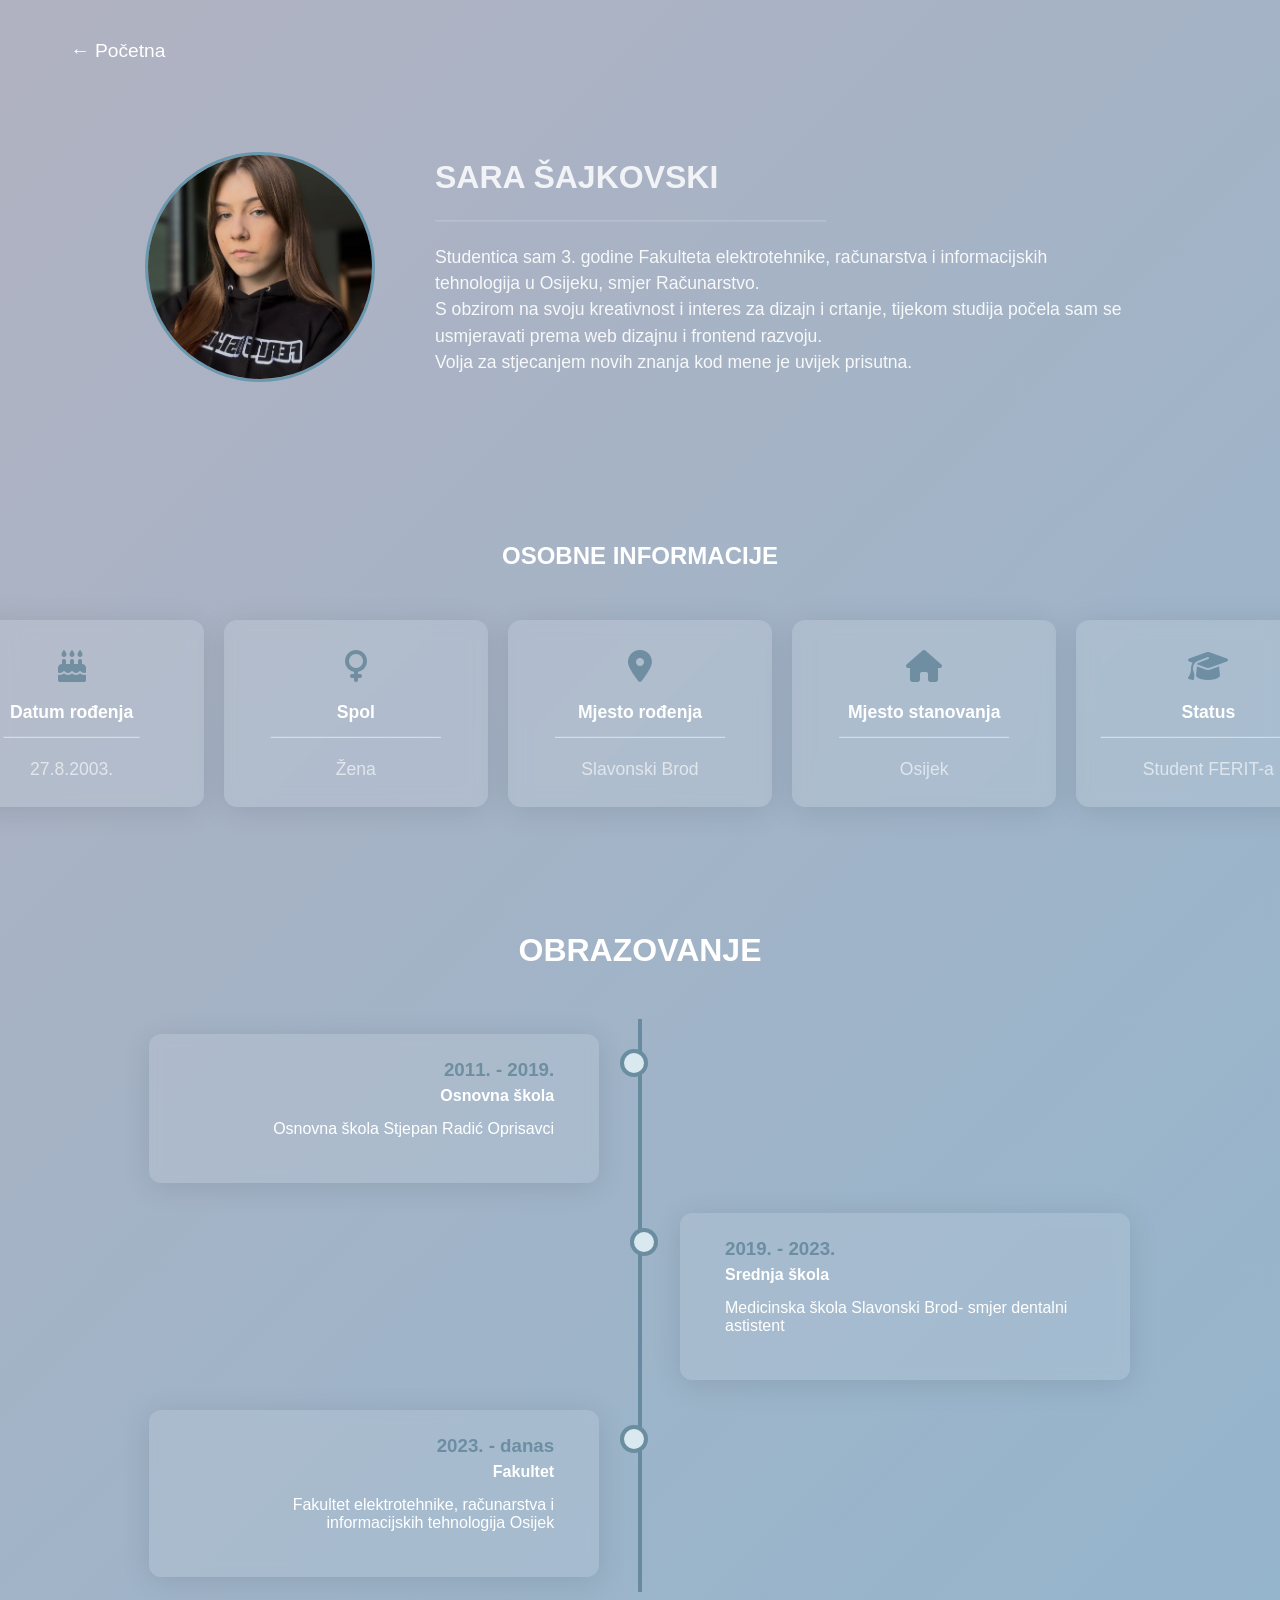
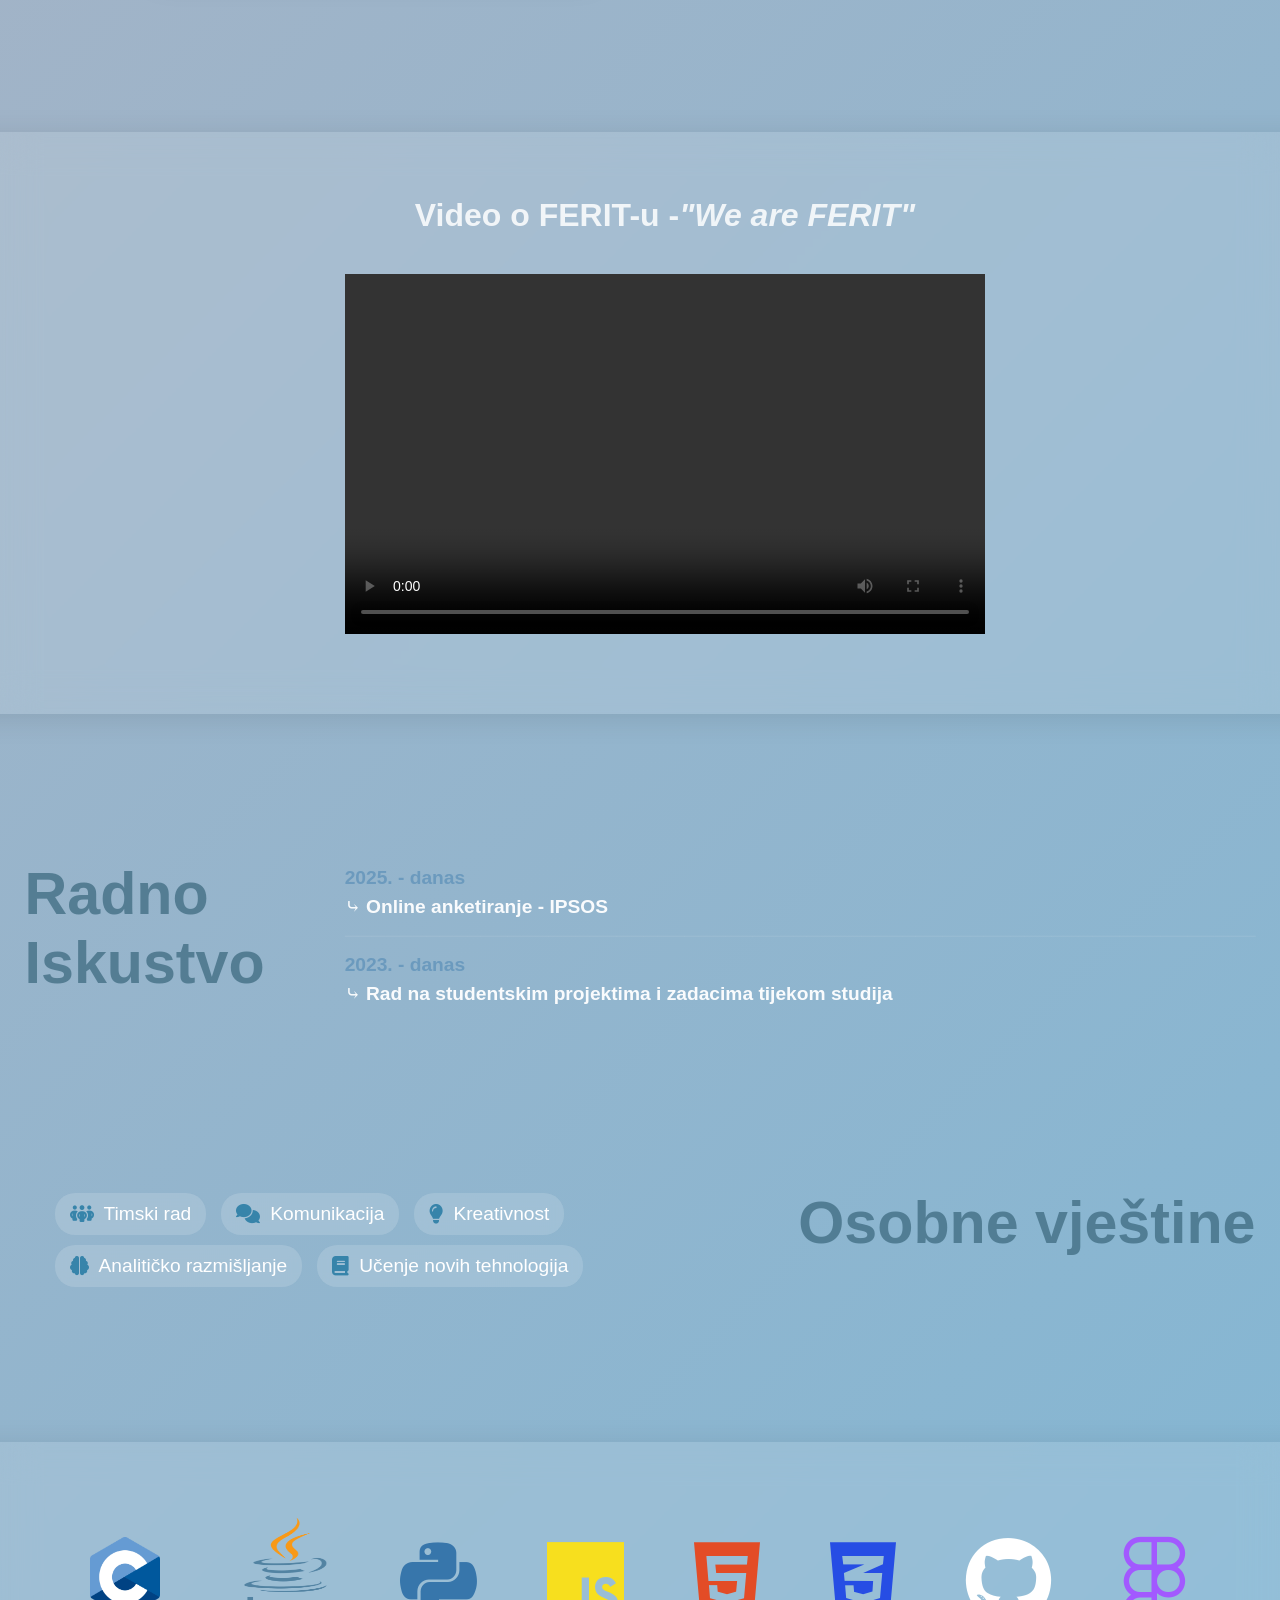
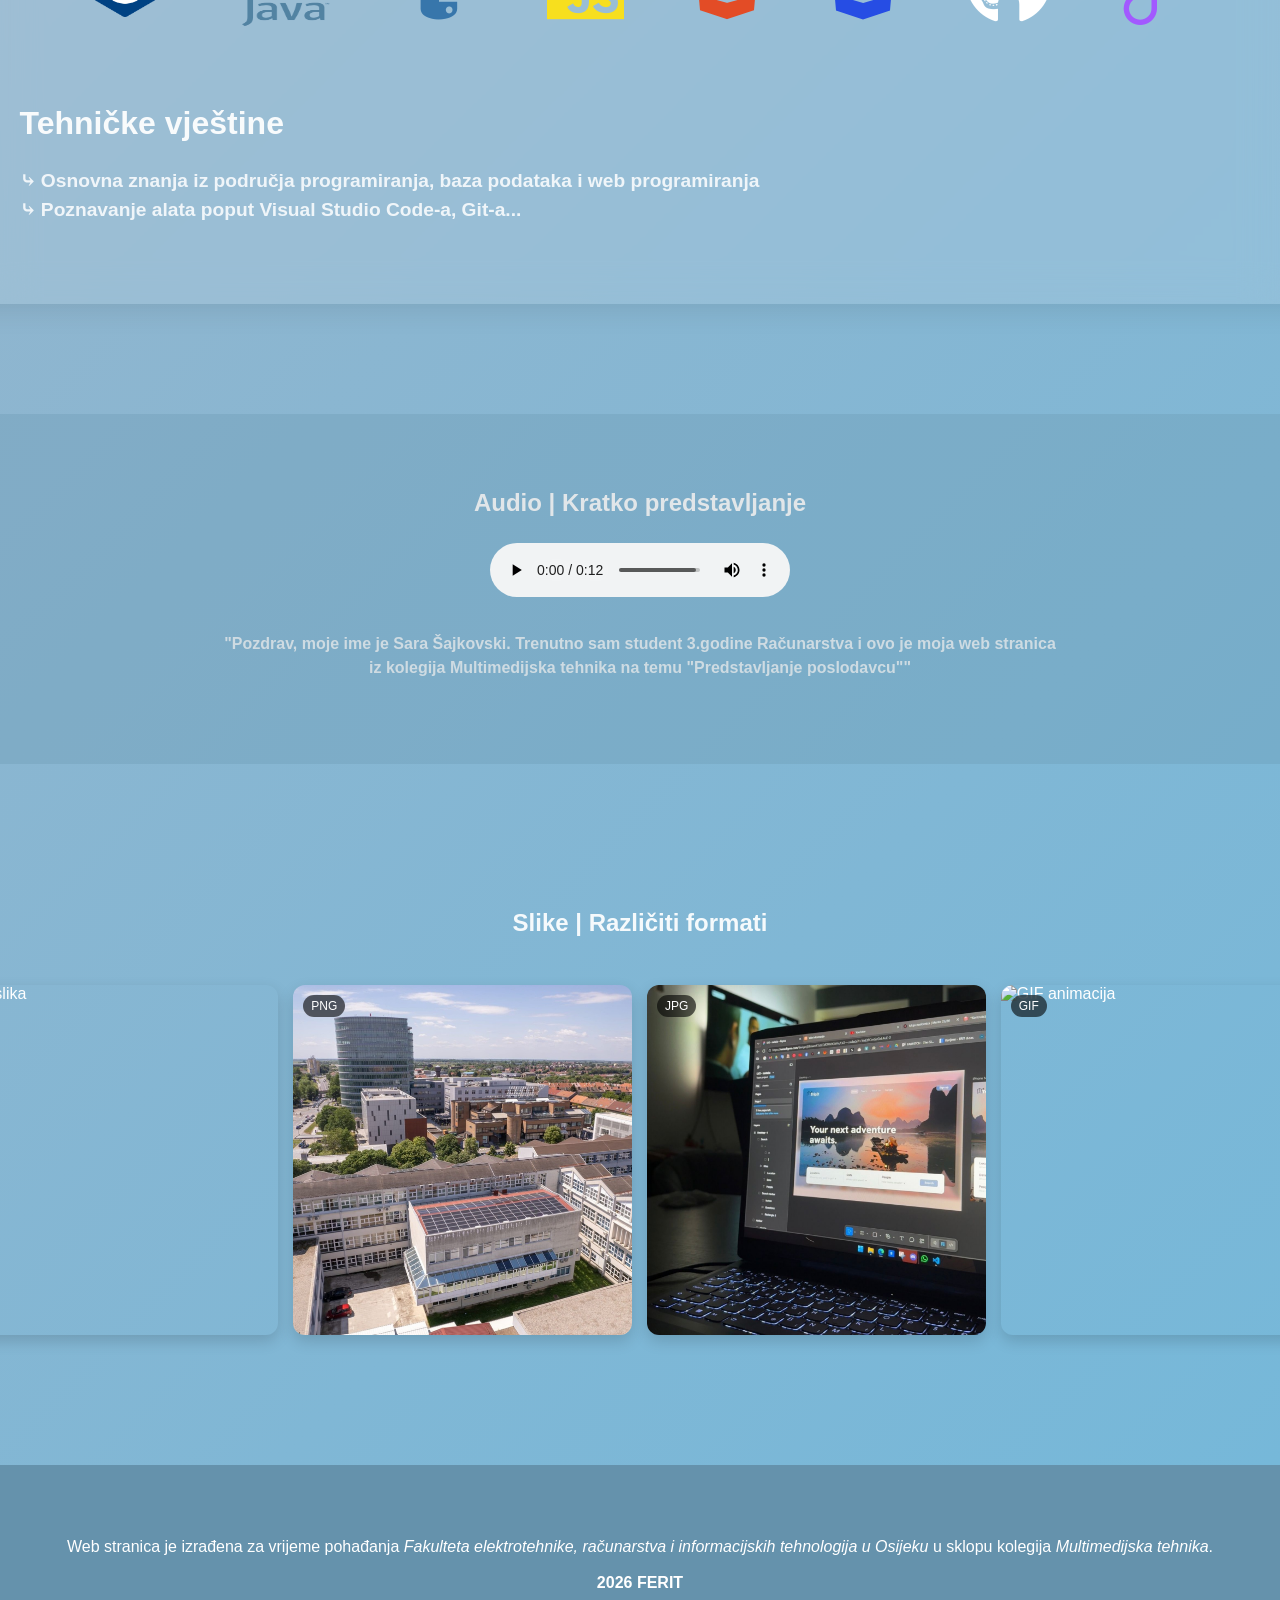
==== html/info.html @ 741c87cd "Prva verzija" ====
<!DOCTYPE html>
<html lang="hr">

<head>
  <meta charset="UTF-8" />
  <meta name="viewport" content="width=device-width, initial-scale=1.0" />
  <title>Više informacija</title>

  <link rel="stylesheet" href="../css/global.css" />
  <link rel="stylesheet" href="../css/info.css" />
  <link rel="stylesheet" href="../css/image.css" />

  <link rel="stylesheet" href="https://cdnjs.cloudflare.com/ajax/libs/font-awesome/6.5.2/css/all.min.css" />
</head>

<body>
  <section class="hero-section">

    <div class="back-button">
      <a href="../index.html">← Početna</a>
    </div>

    <div class="info-header">
      <img src="../images/profilna2.jpeg" />
      <div class="info-text">
        <h1>SARA ŠAJKOVSKI</h1>
        <h2>───────────────────────</h2>
        <p class="description">
          Studentica sam 3. godine Fakulteta elektrotehnike, računarstva i informacijskih tehnologija u Osijeku, smjer
          Računarstvo. <br />
          S obzirom na svoju kreativnost i interes za dizajn i crtanje, tijekom studija počela sam se usmjeravati prema
          web dizajnu i frontend razvoju. <br />
        </p>
        <p class="description"> Volja za stjecanjem novih znanja kod mene je uvijek prisutna.</p>
      </div>
    </div>


    <h1>OSOBNE INFORMACIJE</h1>
    <div class="top-blocks">
      <div class="mini-wrapper">
        <div class="mini-card1">
          <div class="icon"><i class="fa-solid fa-cake-candles"></i></div>
          <h3>Datum rođenja</h3>
          <h1>────────────</h1>
          <p>27.8.2003.</p>
        </div>

        <div class="mini-card1">
          <div class="icon"><i class="fa-solid fa-venus"></i></div>
          <h3>Spol</h3>
          <h1>───────────────</h1>
          <p>Žena</p>
        </div>

        <div class="mini-card1">
          <div class="icon"><i class="fa-solid fa-location-dot"></i></div>
          <h3>Mjesto rođenja</h3>
          <h1>───────────────</h1>
          <a href="https://www.slavonski-brod.hr/" target="_blank">
            <p>Slavonski Brod</p>
          </a>
        </div>

        <div class="mini-card1">
          <div class="icon"><i class="fa-solid fa-house"></i></div>
          <h3>Mjesto stanovanja</h3>
          <h1>───────────────</h1>
          <a href="https://www.osijek.hr/" target="_blank">
            <p>Osijek</p>
          </a>
        </div>

        <div class="mini-card1">
          <div class="icon"><i class="fa-solid fa-graduation-cap"></i></div>
          <h3>Status</h3>
          <h1>───────────────────</h1>
          <p>Student FERIT-a</p>
        </div>
      </div>


      <p class="header">OBRAZOVANJE</p>

      <div class="timeline">
        <div class="timeline-item left">
          <div class="content">
            <h3>2011. - 2019.</h3>
            <h4>Osnovna škola</h4>
            <a href="https://os-sradic-oprisavci.skole.hr/" target="_blank">
              <p>Osnovna škola Stjepan Radić Oprisavci</p>
            </a>
          </div>
        </div>

        <div class="timeline-item right">
          <div class="content">
            <h3>2019. - 2023.</h3>
            <h4>Srednja škola</h4>
            <a href="https://www.srednja-medicinska-skola.hr/" target="_blank">
              <p>Medicinska škola Slavonski Brod- smjer dentalni astistent</p>
            </a>
          </div>
        </div>

        <div class="timeline-item left">
          <div class="content">
            <h3>2023. - danas</h3>
            <h4>Fakultet</h4>
            <a href="https://www.ferit.unios.hr/" target="_blank">
              <p>Fakultet elektrotehnike, računarstva i informacijskih tehnologija Osijek</p>
            </a>
          </div>
        </div>

      </div>

      <div class="mini-card">
        <div class="inner-card">
          <h3>Video o FERIT-u - <i>"We are FERIT"</i></h3>
          <video width="640" height="360" controls>
            <source src="../images/video.mp4" type="video/mp4">
          </video>
        </div>
      </div>

      <div class="iskustvo">
        <h3>Radno <br />Iskustvo</h3>
        <p class="description">
          <span style="color: #3777ab6f;"> 2025. - danas </span> <br />
          ⤷ Online anketiranje - <a href="https://www.ipsos.com/hr-hr" target="_blank">IPSOS</a> <br />
          <span style="color: #ffffff15;">
            ───────────────────────────────────────────────────────────────────</span><br />
          <span style="color: #3777ab6f;"> 2023. - danas </span> <br />
          ⤷ Rad na studentskim projektima i zadacima tijekom studija <br />
        </p>
      </div>

      <div class="vjestine">
        <h3>Osobne vještine</h3>
        <div class="skills-grid">
          <div class="skill"><i class="fa-solid fa-people-group"></i> Timski rad</div>
          <div class="skill"><i class="fa-solid fa-comments"></i> Komunikacija</div>
          <div class="skill"><i class="fa-solid fa-lightbulb"></i> Kreativnost</div> <br />
        </div>
        <div class="skills-grid">
          <div class="skill"><i class="fa-solid fa-brain"></i> Analitičko razmišljanje</div>
          <div class="skill"><i class="fa-solid fa-book"></i> Učenje novih tehnologija</div>
        </div>

      </div>

      <div class="mini-card">
        <div class="skills">
          <img src="../images/c.png" alt="C" style="width: 70px; height: 80px; margin-left: 10px;" title="C">
          <img src="../images/java.png" alt="Java"
            style="width: 90px; height: 110px; margin-top: -20px; margin-left: 10px;" title="Java">
          <i class="fa-brands fa-python" title="Python" style="color:#3776AB;"></i>
          <i class="fa-brands fa-js" title="JavaScript" style="color:#f7df1e;"></i>
          <i class="fa-brands fa-html5" title="HTML5" style="color:#e34c26;"></i>
          <i class="fa-brands fa-css3-alt" title="CSS3" style="color:#264de4;"></i>
          <i class="fa-brands fa-github" title="GitHub"></i>
          <i class="fa-brands fa-figma" title="Figma" style="color:#a259ff;"></i>
        </div>
        <h4>Tehničke vještine</h4>
        <p class="description">
          ⤷ Osnovna znanja iz područja programiranja, baza podataka i web programiranja <br />
          ⤷ Poznavanje alata poput Visual Studio Code-a, Git-a... <br />
        </p>
      </div>

      <div class="container">
        <h3>Audio | Kratko predstavljanje</h3>
        <audio controls>
          <source src="../images/audio.wav" type="audio/wav">
        </audio>
        <p class="audio-description">
          "Pozdrav, moje ime je Sara Šajkovski. Trenutno sam student 3.godine Računarstva i ovo je moja web stranica 
          <br/>iz kolegija Multimedijska tehnika na temu "Predstavljanje poslodavcu""
        </p>
      </div>

      <p class="headerr">Slike | Različiti formati</p>
      <div class="container2">
        <div class="card">
          <span class="img-type">BMP</span>
          <img src="../images/bmp.bmp" alt="BMP slika" onclick="openImage(this.src, this.alt)">
        </div>

        <div class="card">
          <span class="img-type">PNG</span>
          <img src="../images/png.png" alt="PNG slika" onclick="openImage(this.src, this.alt)">
        </div>

        <div class="card">
          <span class="img-type">JPG</span>
          <img src="../images/jpg.jpg" alt="JPG slika" onclick="openImage(this.src, this.alt)">
        </div>

        <div class="card">
          <span class="img-type">GIF</span>
          <img src="../images/gif.gif" alt="GIF animacija" onclick="openImage(this.src, this.alt)">
        </div>
      </div>

      <div id="imageModal" class="modal" onclick="handleModalClick(event)">
        <div class="modal-bg"></div>
        <img id="modalImg" alt="">
      </div>



    </div>
  </section>

  <section class="footer">
    <div class="footer-content">
      <p>Web stranica je izrađena za vrijeme pohađanja
        <span><i><a href="https://www.ferit.unios.hr/" target="_blank">
              Fakulteta elektrotehnike, računarstva i
              informacijskih tehnologija u Osijeku</a></i></span>
        u sklopu kolegija
        <span><i><a href="https://moodle.srce.hr/2025-2026/course/view.php?id=233933" target="_blank">Multimedijska
              tehnika</a></i></span>.</span>
      </p><br />
      <p> <span style="font-weight: bold;">2026 FERIT</span></p>
    </div>
  </section>

  <script src="../js/functions.js"></script>
</body>

</html>
---- css/global.css ----
* {
  margin: 0;
  padding: 0;
  box-sizing: border-box;
}
html {
  scroll-behavior: smooth;
}
body {
  font-family: Arial, Helvetica, sans-serif;
  background: #3f4388;
  color: #ffffff;
}



/* SEKCIJA */
.hero-section {
  background: linear-gradient(135deg, #b1b2c1 0%, #76b8d9 100%);
  position: relative;
  overflow: hidden;
  display: flex;
  flex-direction: column;
  align-items: center;
  justify-content: center;
  padding: 40px;    
}
/* POZADINSKI KRUGOVI */
.bg-circle {
  position: absolute;
  border-radius: 50%;
  background: rgba(255, 255, 255, 0.05);
  filter: blur(1px);
}
.bg-circle-1 {
  width: 1000px;
  height: 800px;
  top: -120px;
  left: -180px;
}
.bg-circle-2 {
  width: 500px;
  height: 500px;
  bottom: -180px;
  right: -130px;
}





/* GLAVNA KARTICA */
.hero-card {
  width: 100%;
  min-width: 0px;
  max-width: 1250px;
  min-height: 620px;
  display: grid;
  grid-template-columns: 1fr 1fr;
  border-radius: 28px;
  overflow: hidden;
  background: rgba(255, 255, 255, 0.06);
  box-shadow: 0 24px 60px rgba(14, 16, 44, 0.35);
  position: relative;
  z-index: 2;
}



/* TITLE */
.navbar{
  display: flex;
  padding: 0 0 10px 80%;
  gap: 35px;
  margin-top: -50px;
}
.navbar a {
  color: #ffffff;
  font-size: 1rem;
  font-weight: 600;
  font-family: 'Roboto', sans-serif;
  width: 55px;
}

.title-section{
  display: flex;
  flex-direction: column;
  margin: 100px 53% 90px 70px;
}
.title-section h1 {
  font-size: 4.7rem;
  line-height: 0.90;
  font-weight: 780;
  color: #ffffffe8;

}
.title-section p {
  justify-content: center;
  color: #ffffff8d;
  font-size: 1.5rem;
}



/*ispod naslova*/
.section-divider {
  display: flex;
  justify-content: center;
  align-items: center;
  margin: 1% 0 100px 45%;
}
.section-divider p {
  font-size: 1.2rem;
  color: #ffffff8f;
  max-width: 650px;
  line-height: 1.75;
  text-align: right;
  font-weight: 650;
}



/* DESNA STRANA */
.hero-right {
  position: relative;
  overflow: hidden;
  background: #ffffff09;
}

/* LIJEVA STRANA */
.hero-left {
  background: #ffffff09;
  padding: 34px 65px 34px 90px;
  display: flex;
  align-items: flex-start;
}
.hero-main{
  margin: 300px 20px 0 -110px;
  padding-right: 20px;
}
.logo {
  width: 120px;
}
.logo-img {
  max-width: 70%;
  height: auto;
  margin-top: -8px;
  margin-left: 15px;
}
.hero-content {
  max-width: 410px;
  margin-top: 100px;
  margin-left: -15px;
  position: relative;
  z-index: 2;
}
.hero-content h1 {
  font-size: 4rem;
  line-height: 0.95;
  font-weight: 800;
  margin: 7px 0 15px 20px;
  white-space: nowrap;
  color: #ffffffe8;

  position: relative;
  z-index: 2;
}
.description {
  font-family: 'Roboto', sans-serif;
  font-size: 1.1rem;
  font-weight: 500;
  line-height: 1.75;
  color: #ffffff;
  margin: -10px 0 35px 20px;
  min-width: 480px;
}
.description .bold {
  color: #ffffff6e;
  font-weight: 600;
}
.status {
  font-size: 1.2rem;
  min-width: 700px;
  line-height: 2;
  color: #ffffff98;
  margin: -30px 0 1px 25px;
}
a {
  text-decoration: none; 
  color: inherit; 
  display: inline-block;
  transition: transform 0.3s ease;       
}



/* LINK */
.more-link {
  display: inline-flex;
  align-items: center;
  gap: 12px;
  color: #ffffff;
  text-decoration: none;
  font-size: 1.1rem;
  margin: 18px 0 0 20px;
  transition: transform 0.5s ease, opacity 0.3s ease;
}
.more-link:hover {
  color: #3f4f88;
  transform: translateX(6px);
  opacity: 0.9;
}


/* DRUŠTVENE MREŽE */
.socials {
  margin: 78% 0 0 0;
  margin-left: -65%;
}
.socials p {
  font-size: 0.95rem;
  margin-bottom: 12px;
  opacity: 0.95;
}
.social-icons {
  display: flex;
  gap: 18px;
}
.social-icons a {
  color: #ffffff;
  font-size: 1.4rem;
  transition: transform 0.25s ease, opacity 0.25s ease;
}
.social-icons a:hover {
  transform: translateY(-3px);
  opacity: 0.85;
}






/* sekcija */
.kolege-section {
  margin-top: 170px;
  text-align: center;
  margin-bottom: 10%;
}
.kolege-section h2 {
  font-size: 1.9rem;
  margin-bottom: 55px;
  color: #ffffffb1;
}

.kolege-grid {
  display: flex;
  gap: 20px;
  justify-content: center; 
  flex-wrap: wrap; 
}

.kolega {
  cursor: pointer;
  transition: 0.3s;
}
.kolega:hover {
  transform: translateY(-8px);
  background: rgba(0, 170, 255, 0.15);
}
/* link */
.kolega a {
  text-decoration: none;
  color: white;
}
.kolega a:hover {
  color: #6094ae;
}


.info p{
  display: flex;
  margin: 50px 0 20px 20px;
  font-size: 1.1rem;
  font-weight: 600;
}


.footer{
  background: #6998afed;
  padding: 20px 0;
  display: flex;
  justify-content: center;
  align-items: center;
  text-align: center;
  height: 200px;
}




.kontakt {
  display: flex;
  justify-content: center;
  margin: 80px 0;
}
.kontakt-card {
  width: 100%;
  min-width: 600px;
  min-height: 400px;
  padding: 30px;

  background: rgba(255, 255, 255, 0.12);
  backdrop-filter: blur(10px);

  border-radius: 20px;
  text-align: center;
  color: white;

  box-shadow: 0 8px 30px rgba(0,0,0,0.2);
}
.kontakt-header {
  display: flex;
  justify-content: center;
  align-items: center;
  gap: 10px;

  font-size: 1.5rem;
  margin-top: 30px;
  margin-bottom: 40px;
  color: #ffffffed;
}


.kontakt-info p {
  margin: 10px 0;
  font-size: 1.2rem;
  color: #ffffffc0;
}
.kontakt-info i {
  margin-right: 10px;
  color: #3b5f7150;
}


.kontakt-btn {
  display: inline-block;
  margin: 20px 0;
  padding: 10px 20px;
  margin: 10px 0 50px 0;

  border-radius: 20px;
  background: #3b5f7150;
  color: white;
  text-decoration: none;
  transition: 0.3s;
}
.kontakt-btn:hover {
  background: #3b5f71d1;
  transform: translateY(-3px);
}
.kontakt-socials p {
  margin-bottom: 10px;
  color: #ffffffa0;
}
.social-icons {
  display: flex;
  justify-content: center;
  gap: 15px;
}
.social-icons a {
  width: 40px;
  height: 40px;

  display: flex;
  align-items: center;
  justify-content: center;

  border-radius: 50%;
  background: rgba(255,255,255,0.15);
  color: white;

  transition: 0.3s;
}
.social-icons a:hover {
  background: #3b5f7150;
  transform: scale(1.1);
}

/* RESPONSIVE */
@media (max-width: 992px) {
  .hero-card {
    grid-template-columns: 1fr;
    max-width: 700px;
  }

  .hero-right {
    min-height: 450px;
  }

  .hero-content h1 {
    font-size: 3.4rem;
  }

  .floating-top,
  .floating-right {
    display: none;
  }
}

@media (max-width: 576px) {
  .hero-section {
    padding: 20px;
  }

  .hero-left {
    padding: 28px;
  }

  .hero-content h1 {
    font-size: 2.7rem;
  }

  .description {
    max-width: 100%;
    font-size: 0.95rem;
  }

  .hero-right {
    min-height: 360px;
  }
}
---- css/info.css ----
.back-button {
  display: flex;
  justify-content: left;
  margin-right: 87%;
}
.back-button a {
  text-decoration: none;
  font-size: 1.2rem;
  font-weight: 500;
}


.info-header {
  margin: 60px 0 130px 0;
  font-size: 2rem;
  color: #6998afed;
  display: flex;
  align-items: center;
  gap: 60px;
}
.info-header img {
  width: 230px;
  height: 230px;
  border-radius: 50%;
  object-fit: cover;
  border: 3px solid #6998af;
  
}
.info-header h1 {
  margin: 0;
  font-size: 2rem;
  color: #ffffffd8;
  display: flex;
  padding-bottom: 20px;
}
.info-text .description {
  margin: 0;
  max-width: 700px;
  font-size: 1.1rem;
  line-height: 1.5;
  font-weight: 530;
  color: #ffffffe8;
}
.info-header h2 {
  margin: -10px 0 10px 0;
  font-size: 1.5rem;
  color: #ffffff2a;
}



.mini-wrapper {
  display: flex;
  gap: 20px;
  margin-top: 20px;
  margin-bottom: 20px;
  flex-wrap: wrap;
}
.mini-card1 {
  flex: 1;
  min-width: 200px;
  background: rgba(255, 255, 255, 0.12);
  padding: 15px;
  border-radius: 13px;
  color: white;
  backdrop-filter: blur(8px);
  box-shadow: 0 4px 30px rgba(0, 0, 0, 0.1);
  text-align: center;
}
.mini-card1 h3 {
  display: flex;
  align-items: center;
  justify-content: center;
  margin-bottom: 5px;
  font-size: 1.1rem;
}
.mini-card1 p {
  display: flex;
  align-items: center;
  justify-content: center;
  font-size: 1.1rem;
  line-height: 1.5;
  color: #ffffff9f;
  margin-bottom: 10px;
}
.mini-card1 h1 {
  display: flex;
  align-items: center;
  justify-content: center;
  margin: 0 0 10px 0;
  font-size: 1rem;
  color: #ffffff88;
}
.mini-card1 a p{
  display: flex;
  justify-content: center; 
  align-items: center;

  color: #ffffff9f !important; 
  text-decoration: none;
  font-size: 1.1rem;
}
.mini-card1 a p:hover {
  color: #355ea597 !important;
  transition: 0.6s;
}

.icon {
  display: flex;
  justify-content: center;
  font-size: 2rem;
  align-items: center;
  margin: 15px 0 20px 0;
  color: #3d697f8d;
}
.mini-card1:hover {
  transform: translateY(-5px);
  background: rgba(144, 172, 185, 0.2);
  transition: 0.7s;
}



.inner-card {
  display: flex;
  flex-direction: column;
  align-items: center;
  justify-content: center;
}
.mini-card {
  min-width: 1350px;
  background: rgba(255, 255, 255, 0.12);
  padding: 50px 0 80px 50px;
  border-radius: 16px;
  color: white;
  backdrop-filter: blur(18px);
  box-shadow: 0 4px 30px rgba(0, 0, 0, 0.1);
}
.mini-card h3 {
  display: flex;
  justify-content: center;
  margin: 15px 0 40px 0;
  font-size: 2rem;
  color: #ffffffd6;
}
.mini-card h4 {
  margin: 30px 0 35px 30px;
  font-size: 2rem;
  font-style: bold;
  color: #ffffffee;
}

.mini-card .description {
  max-width: 900px;
  font-weight: 600;
  margin-bottom: -1px;
  color: #ffffffd8;
}
.mini-card h2 {
  color: #ffffff2f;
  text-decoration: none;
  font-weight: 600;
  display: flex;
  justify-content: center;
  margin: 0 0 40px 0;
}
.mini-card p {
  margin-left: 30px;
  font-size: 1.2rem;
  line-height: 1.5;
  font-weight: 550;
}
.mini-card h1 {
  margin: -10px 0 10px 30px;
  font-size: 1.2rem;
  color: #ffffff88;
}


.skills-grid {
  display: flex;
  flex-wrap: wrap;
  gap: 15px;
  margin-left: 30px;
  margin-top: 10px;
}
.skills {
  display: flex;
  gap: 70px;
  margin-top: 45px;
  margin-left: 90px;
}
.skills i {
  font-size: 5.5rem;
  gap: 150px;
  margin-bottom: 50px;
}
.skill {
  display: flex;
  align-items: center;
  gap: 10px;

  padding: 10px 15px;
  border-radius: 20px;

  background: rgba(255,255,255,0.15);
  backdrop-filter: blur(6px);

  font-size: 1.2rem;
  font-weight: 500;

  transition: 0.3s;
}

/* ikona */
.skill i {
  color: #3784aa;
}

/* hover efekt 🔥 */
.skill:hover {
  transform: translateY(-5px);
  background: rgba(0, 170, 255, 0.2);
}



.hero-section {
  display: flex;
  flex-direction: column;
  gap: 30px;
}
.header{
  display: flex;
  align-items: center;
  justify-content: center;
  gap: 20px;
  font-size: 2rem;
  font-weight: 600;
  margin-top: 65px;
  margin-bottom: -20px;
}
.headerr {
  display: flex;
  align-items: center;
  justify-content: center;
  font-size: 2rem;
  font-weight: 600;
  margin-top: 105px;
  margin-bottom: 8px;
  font-size: 1.5rem;
  color: #ffffffeb;
}

.top-blocks {
  display: flex;
  gap: 40px;
  flex-direction: column;
  margin: 0 20px 0 20px;
}
.hero-card {
  width: 100%;
}



.timeline {
  position: relative;
  max-width: 1400px;
  margin: 30px auto;
  margin-bottom: 100px;
}
/* vertikalna linija */
.timeline::after {
  content: '';
  position: absolute;
  width: 4px;
  background: #3d697f8d;
  top: 0;
  bottom: 0;
  left: 50%;
  transform: translateX(-50%);
}

/* item */
.timeline-item {
  position: relative;
  width: 50%;
  padding: 15px 40px;
}

/* lijevo */
.timeline-item.left {
  left: -30%;
  text-align: right;
}

/* desno */
.timeline-item.right {
  left: 50%;
}

/* kružić */
.timeline-item::after {
  content: '';
  position: absolute;
  width: 20px;
  height: 20px;
  background: #dae9f0;
  border: 4px solid #3d697fb5;
  top: 30px;
  border-radius: 50%;
  z-index: 1;
  left: 154%;
}

.timeline-item.left::after {
  right: -10px;
}

.timeline-item.right::after {
  left: -10px;
}

/* kartica */
.content {
  background: rgba(255, 255, 255, 0.1);
  min-width: 450px;
  padding: 45px;
  border-radius: 12px;
  backdrop-filter: blur(6px);
  color: white;
  box-shadow: 0 4px 30px rgba(0, 0, 0, 0.1);
}
.content h3 {
  margin: -20px 0 6px 0;
  color: #3d697f8d;
}
.content h4 {
  margin: 5px 0 15px 0;
}


.iskustvo {
  display: flex;
  flex-direction: row;
  min-width: 450px;
  padding: 85px;
  margin-bottom: -80px;
}
.iskustvo h3 {
  margin: 20px 0 6px 0;
  font-size: 3.7rem;
  color: #3d697fbd;
}
.iskustvo p {
  margin: 25px 0 15px 80px;
  font-size: 1.2rem;
  line-height: 1.5;
  font-weight: 550;
  color: #fffffff1;
}


.vjestine{
  display: flex;
  flex-direction: column;
  min-width: 450px;
  padding: 85px;
  margin-top: -55px;
  margin-bottom: 30px;
}
.vjestine h3 {
  display: flex;
  justify-content: flex-end;
  margin: 10px 0 6px 0;
  font-size: 3.7rem;
  color: #3d697fbd;

  position: relative;
  top: 80px; /* 🔥 pomak dolje */
}



.container {
  display: flex;
  flex-direction: column;
  align-items: center; 
  background-color: #6998af53;
  height: 350px;
  margin-top: 5%;
  margin-left: calc(-50vw + 50%);
  margin-right: calc(-50vw + 50%);
}
.container h3 {
  margin: 75px 0 26px 0;
  font-size: 1.5rem;
  color: #ececece6;
}
.audio-description {
  text-align: center;
  max-width: 1000px;
  font-size: 1rem;
  line-height: 1.5;
  font-weight: 550;
  color: #ecececbb;
  padding: -20px -30px;
  margin: 35px 0 30px 0;
}





.container2 {
  display: flex;
  grid-template-columns: repeat(3, 1fr);
  gap: 15px;
  width: 1400px;
  margin-bottom: 90px;
}
.container2 h3 {
  grid-column: 1 / -1;
}
/* CARD STYLE */
.card {
  position: relative;
  overflow: hidden;
  border-radius: 12px;
  box-shadow: 0 6px 15px rgba(0,0,0,0.15);
  cursor: pointer;
  width: 450px;
  height: 350px;
}


/* mali “oblacić” */
.img-type {
  position: absolute;
  top: 10px;
  left: 10px;
  background: rgba(0,0,0,0.6);
  color: white;
  font-size: 12px;
  padding: 4px 8px;
  border-radius: 12px;
  font-family: sans-serif;
  z-index: 2;
  backdrop-filter: blur(4px);
}
/* IMAGE */
.card img {
  width: 100%;
  height: 350px;
  object-fit: cover;
  display: block;
  transition: transform 0.4s ease, filter 0.4s ease;
}

/* HOVER EFFECT */
.card:hover img {
  transform: scale(1.08);
  filter: brightness(1.1);
}
/* lagani shadow boost na hover */
.card:hover {
  box-shadow: 0 10px 25px rgba(0,0,0,0.25);
}


.modal {
  position: fixed;
  inset: 0;
  display: none;
  justify-content: center;
  align-items: center;
  z-index: 999999;
}

.modal.show {
  display: flex;
}

/* ovo BLOKIRA grid ispod */
.modal-bg {
  position: absolute;
  inset: 0;
  background: rgba(0, 0, 0, 0.085);
  z-index: 1;
}

/* slika iznad svega */
#modalImg {
  position: relative;
  z-index: 2;
  max-width: 90%;
  max-height: 90%;
  object-fit: contain;
}
---- css/image.css ----
.gallery {
  display: flex;
  justify-content: center;
  align-items: center;
  margin-top: 13%;
}

.small-img {
  width: 295px;
  border-radius: 12px;
  cursor: pointer;
  transition: transform 0.3s ease;
}

.small-img:hover {
  transform: scale(1.03);
}

.modal {
  display: none;
  position: fixed;
  inset: 0;
  background: rgba(0, 0, 0, 0.85);
  justify-content: center;
  align-items: center;
  z-index: 999;
}

.modal-content {
  max-width: 90%;
  max-height: 90%;
  border-radius: 14px;
  box-shadow: 0 0 30px rgba(255,255,255,0.15);
}
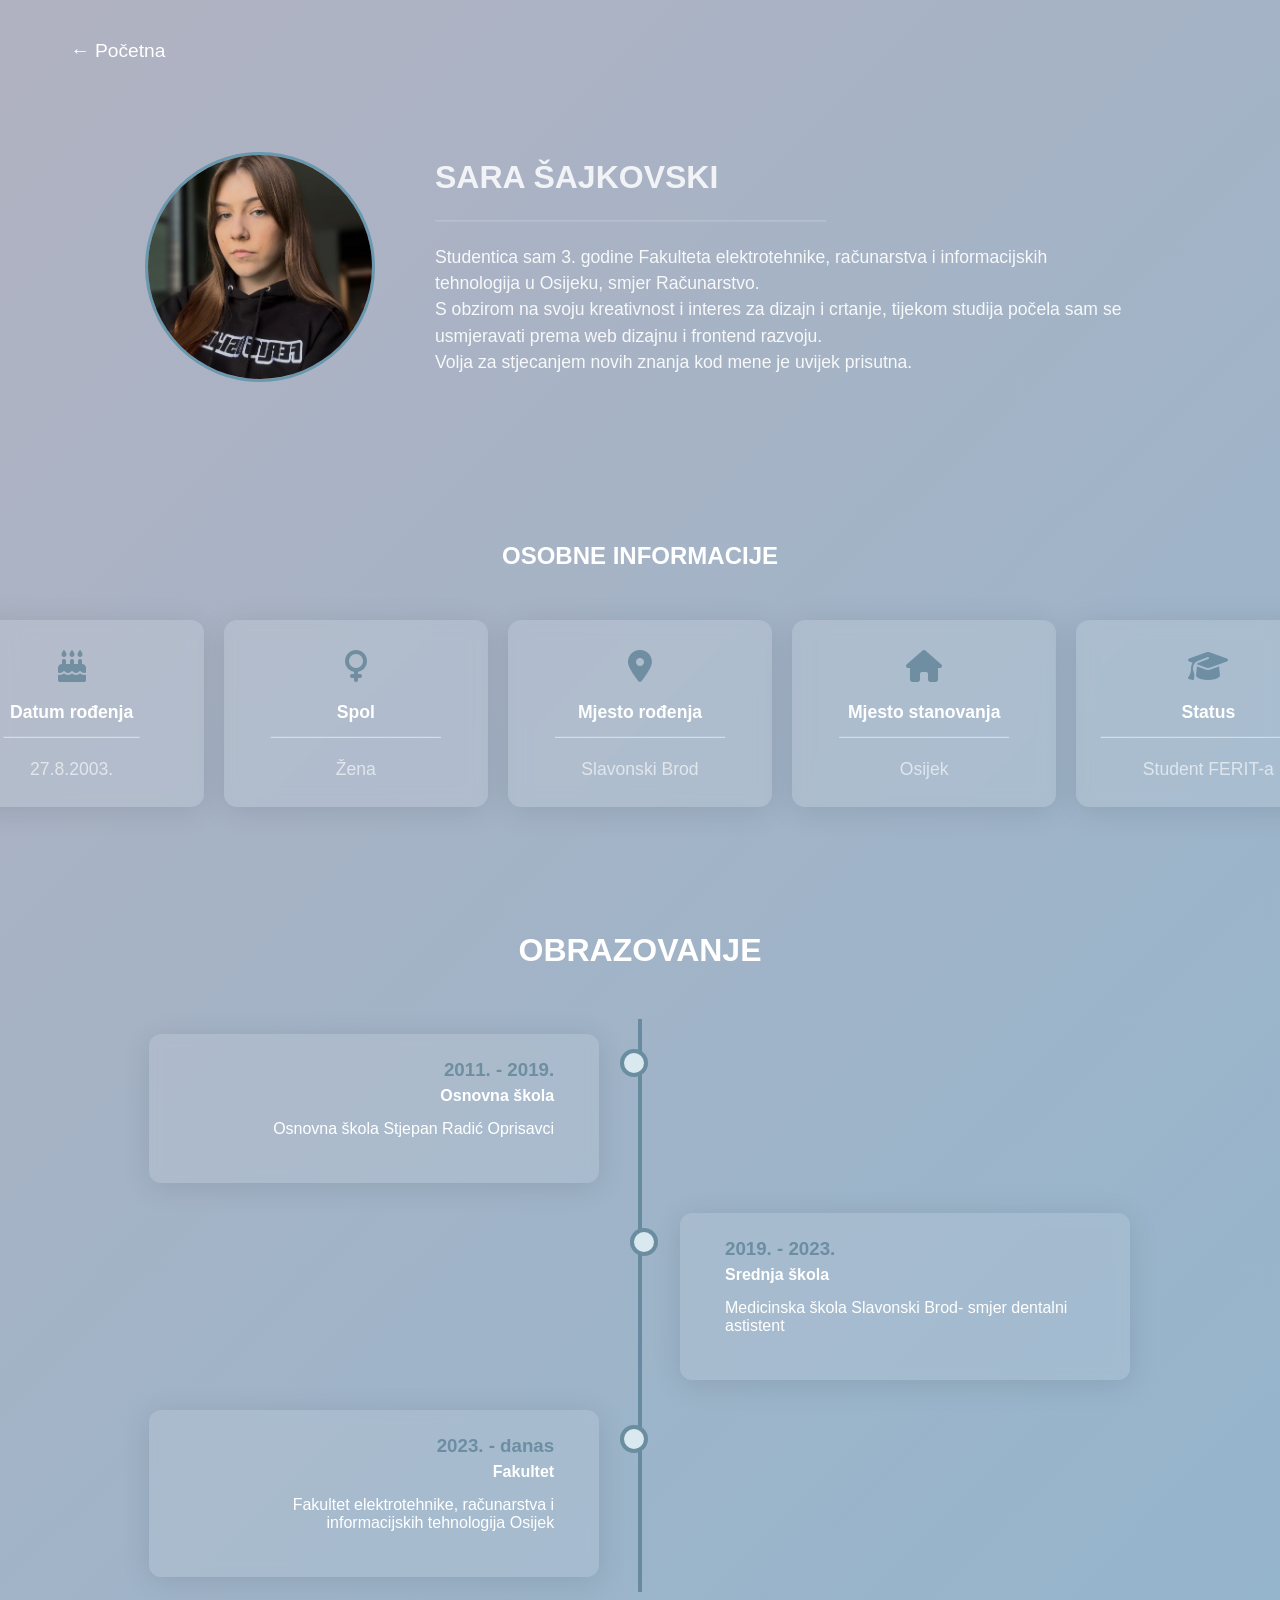
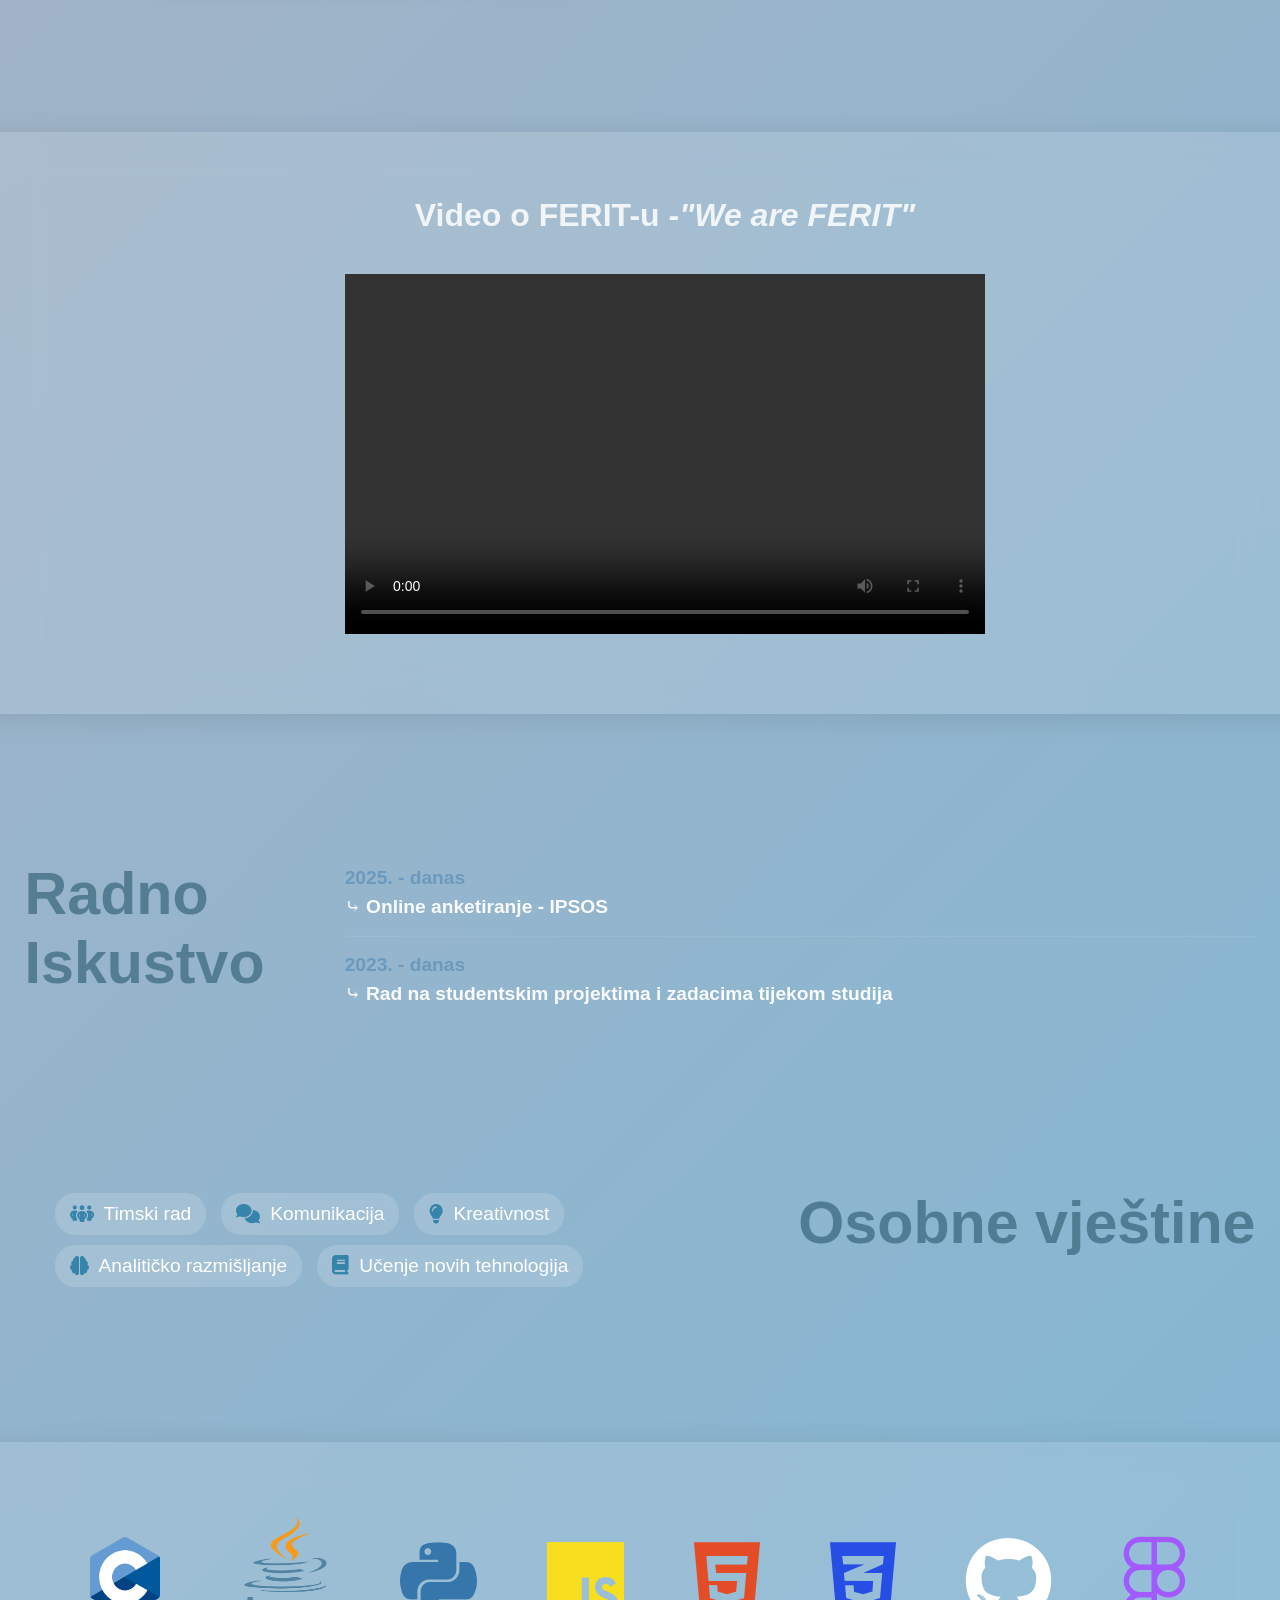
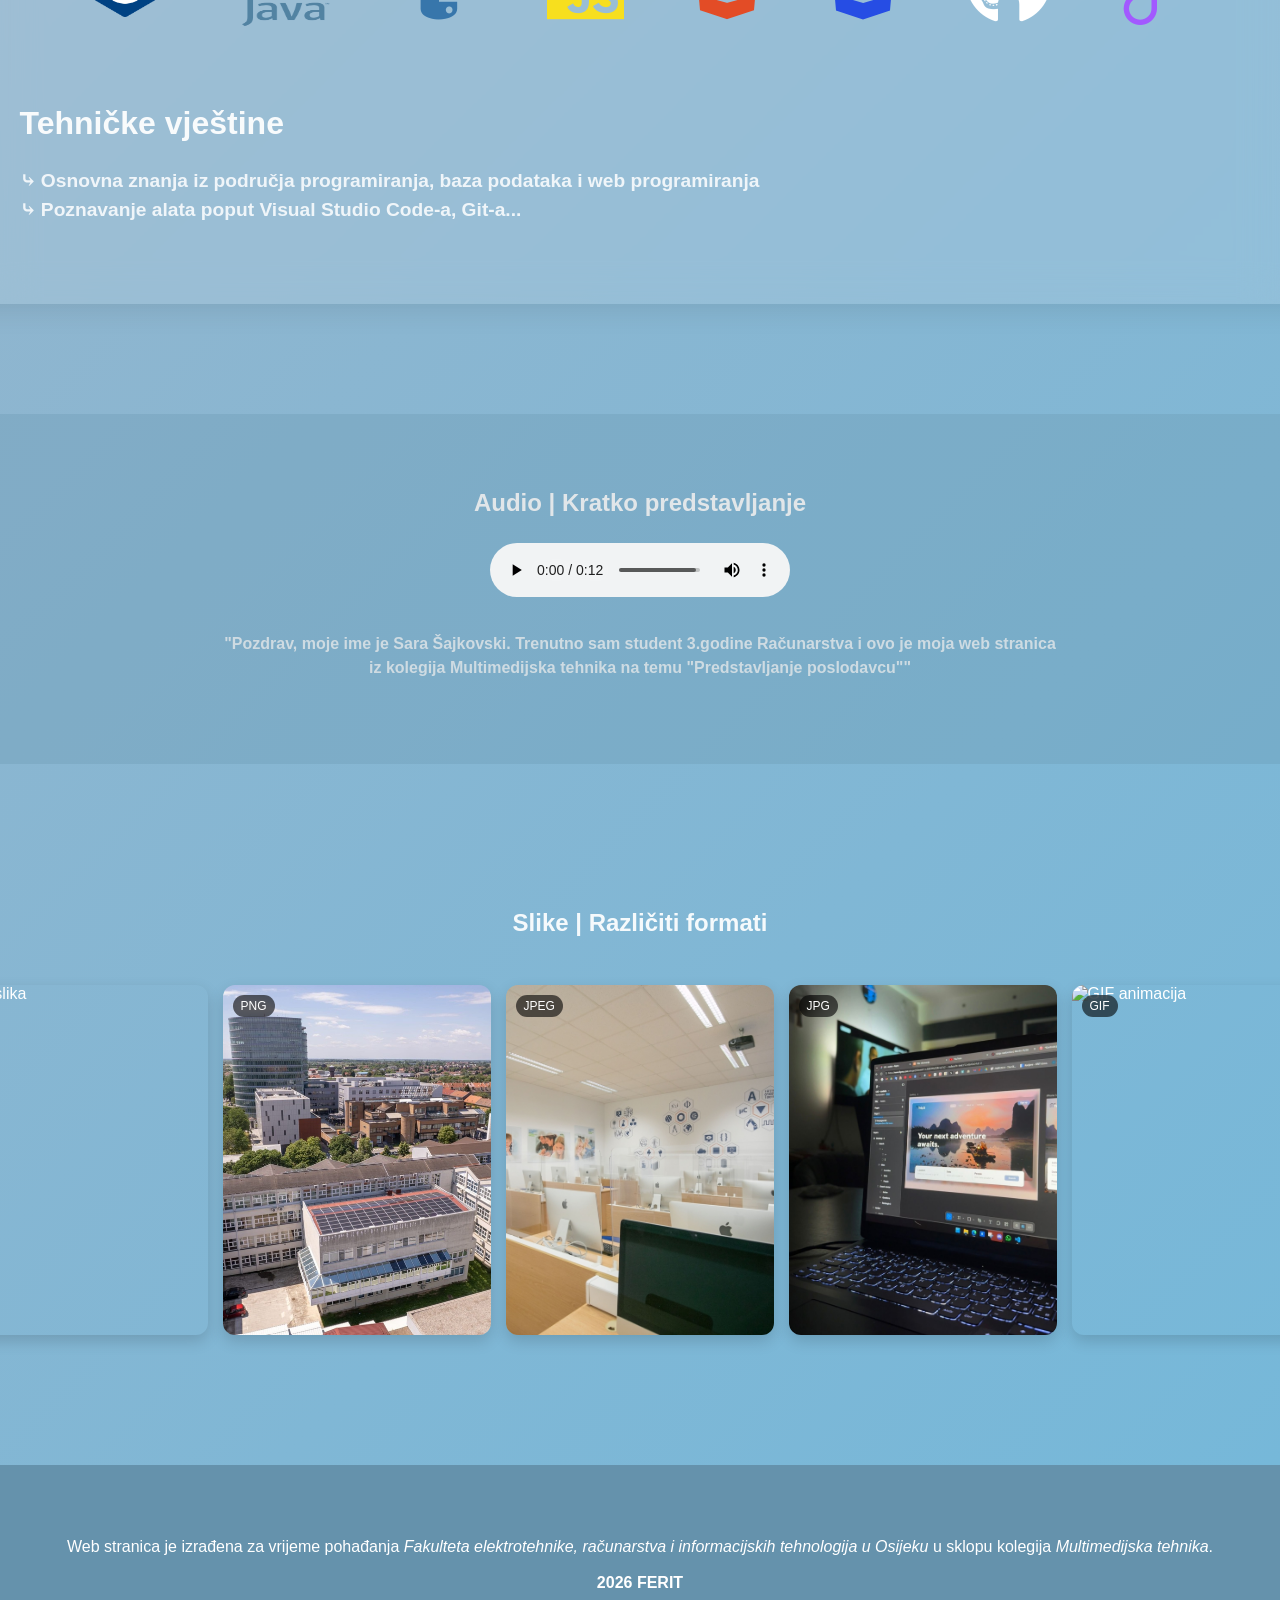
==== commit 5537eb99: "Added jpeg" ====
--- a/html/info.html
+++ b/html/info.html
@@ -175,8 +175,8 @@
           <source src="../images/audio.wav" type="audio/wav">
         </audio>
         <p class="audio-description">
-          "Pozdrav, moje ime je Sara Šajkovski. Trenutno sam student 3.godine Računarstva i ovo je moja web stranica 
-          <br/>iz kolegija Multimedijska tehnika na temu "Predstavljanje poslodavcu""
+          "Pozdrav, moje ime je Sara Šajkovski. Trenutno sam student 3.godine Računarstva i ovo je moja web stranica
+          <br />iz kolegija Multimedijska tehnika na temu "Predstavljanje poslodavcu""
         </p>
       </div>
 
@@ -193,6 +193,11 @@
         </div>
 
         <div class="card">
+          <span class="img-type">JPEG</span>
+          <img src="../images/lab.jpg" alt="JPEG slika" onclick="openImage(this.src, this.alt)">
+        </div>
+
+        <div class="card">
           <span class="img-type">JPG</span>
           <img src="../images/jpg.jpg" alt="JPG slika" onclick="openImage(this.src, this.alt)">
         </div>
@@ -201,6 +206,7 @@
           <span class="img-type">GIF</span>
           <img src="../images/gif.gif" alt="GIF animacija" onclick="openImage(this.src, this.alt)">
         </div>
+
       </div>
 
       <div id="imageModal" class="modal" onclick="handleModalClick(event)">
--- a/css/global.css
+++ b/css/global.css
@@ -14,7 +14,6 @@
 
 
 
-/* SEKCIJA */
 .hero-section {
   background: linear-gradient(135deg, #b1b2c1 0%, #76b8d9 100%);
   position: relative;
@@ -25,7 +24,7 @@
   justify-content: center;
   padding: 40px;    
 }
-/* POZADINSKI KRUGOVI */
+
 .bg-circle {
   position: absolute;
   border-radius: 50%;
@@ -240,8 +239,6 @@
 
 
 
-
-/* sekcija */
 .kolege-section {
   margin-top: 170px;
   text-align: center;
@@ -387,46 +384,62 @@
   transform: scale(1.1);
 }
 
-/* RESPONSIVE */
+
 @media (max-width: 992px) {
   .hero-card {
-    grid-template-columns: 1fr;
-    max-width: 700px;
-  }
-
-  .hero-right {
-    min-height: 450px;
-  }
-
+    grid-template-columns: 1fr !important;
+  }
+  .title-section {
+    margin: 60px 20px !important;
+    text-align: center;
+  }
+  .section-divider {
+    margin: 40px 20px !important;
+    justify-content: center;
+  }
+  .section-divider p {
+    text-align: center;
+  }
+  .hero-left {
+    padding: 40px !important;
+    align-items: center;
+  }
+  .hero-main {
+    margin: 0 !important;
+  }
+  .description,
+  .status {
+    min-width: unset !important;
+  }
+  .socials {
+    margin: 40px 0 0 0 !important;
+  }
+}
+
+
+@media (max-width: 576px) {
+  .navbar {
+    padding: 0 !important;
+    justify-content: center;
+    margin-top: 10px !important;
+    flex-wrap: wrap;
+  }
+  .title-section h1 {
+    font-size: 2.2rem !important;
+  }
   .hero-content h1 {
-    font-size: 3.4rem;
-  }
-
-  .floating-top,
-  .floating-right {
-    display: none;
-  }
-}
-
-@media (max-width: 576px) {
-  .hero-section {
-    padding: 20px;
-  }
-
-  .hero-left {
-    padding: 28px;
-  }
-
-  .hero-content h1 {
-    font-size: 2.7rem;
-  }
-
+    font-size: 2rem !important;
+    white-space: normal !important;
+  }
   .description {
-    max-width: 100%;
-    font-size: 0.95rem;
-  }
-
-  .hero-right {
-    min-height: 360px;
+    font-size: 0.95rem !important;
+    margin-left: 0 !important;
+  }
+  .status {
+    font-size: 0.9rem !important;
+    margin-left: 0 !important;
+  }
+  .more-link {
+    margin-left: 0 !important;
   }
 }
--- a/css/info.css
+++ b/css/info.css
@@ -499,3 +499,224 @@
   object-fit: contain;
 }
 
+
+
+
+
+@media (max-width: 992px) {
+  .back-button {
+    margin-right: 0 !important;
+    justify-content: center;
+  }
+  .info-header {
+    flex-direction: column;
+    text-align: center;
+    gap: 20px;
+  }
+  .info-header img {
+    width: 180px;
+    height: 180px;
+  }
+  .mini-wrapper {
+    justify-content: center;
+  }
+  .mini-card {
+    min-width: unset !important;
+    width: 100%;
+    padding: 30px;
+  }
+  .skills {
+    flex-wrap: wrap;
+    justify-content: center;
+    margin-left: 0 !important;
+  }
+  .timeline::after {
+    left: 20px;
+  }
+  .timeline-item {
+    width: 100%;
+    padding-left: 60px;
+    padding-right: 20px;
+  }
+  .timeline-item.left,
+  .timeline-item.right {
+    left: 0 !important;
+    text-align: left;
+  }
+  .timeline-item::after {
+    left: 10px !important;
+  }
+  .content {
+    min-width: unset !important;
+    width: 100%;
+  }
+  .iskustvo,
+  .vjestine {
+    padding: 40px !important;
+  }
+  .container2 {
+    width: 100% !important;
+    flex-wrap: wrap;
+    justify-content: center;
+  }
+  .card {
+    width: 90%;
+    height: 300px;
+  }
+}
+
+
+
+@media (max-width: 576px) {
+  .info-header h1 {
+    font-size: 1.5rem;
+  }
+  .info-header h2 {
+    font-size: 1rem;
+  }
+  .mini-card1 {
+    width: 100%;
+  }
+  .mini-card h3 {
+    font-size: 1.4rem;
+  }
+  .mini-card p {
+    font-size: 1rem;
+    margin-left: 0 !important;
+  }
+  .skills i {
+    font-size: 3rem !important;
+  }
+  .content {
+    padding: 20px;
+  }
+  .container2 {
+    flex-direction: column;
+    width: 100% !important;
+  }
+  .card {
+    width: 100%;
+  }
+}
+
+
+@media (max-width: 768px) {
+  * {
+    min-width: unset !important;
+  }
+  body {
+    overflow-x: hidden;
+  }
+  .hero-card {
+    grid-template-columns: 1fr !important;
+  }
+  .hero-left {
+    padding: 20px !important;
+    align-items: center;
+    text-align: center;
+  }
+  .navbar {
+    justify-content: center !important;
+    padding: 0 !important;
+    flex-wrap: wrap;
+  }
+  .title-section {
+    margin: 40px 20px !important;
+    text-align: center;
+  }
+  .title-section h1 {
+    font-size: 2.2rem !important;
+  }
+  .info-header {
+    flex-direction: column !important;
+    text-align: center;
+    gap: 20px !important;
+    margin: 30px 10px !important;
+  }
+  .info-header img {
+    width: 150px !important;
+    height: 150px !important;
+  }
+  .back-button {
+    margin: 20px auto !important;
+    justify-content: center !important;
+  }
+  .mini-wrapper {
+    flex-direction: column;
+    align-items: center;
+  }
+  .mini-card1 {
+    width: 100%;
+  }
+  .mini-card {
+    width: 100% !important;
+    padding: 20px !important;
+  }
+  .mini-card p {
+    margin-left: 0 !important;
+    font-size: 1rem;
+  }
+  .skills {
+    flex-wrap: wrap;
+    justify-content: center;
+    margin-left: 0 !important;
+    gap: 20px !important;
+  }
+  .skills i {
+    font-size: 3rem !important;
+  }
+  .timeline::after {
+    left: 15px !important;
+  }
+  .timeline-item {
+    width: 100% !important;
+    left: 0 !important;
+    text-align: left !important;
+    padding-left: 50px !important;
+  }
+  .timeline-item.left,
+  .timeline-item.right {
+    left: 0 !important;
+  }
+  .timeline-item::after {
+    left: 5px !important;
+  }
+  .content {
+    width: 100% !important;
+    min-width: unset !important;
+    padding: 20px !important;
+  }
+  .iskustvo,
+  .vjestine {
+    flex-direction: column !important;
+    padding: 30px 20px !important;
+    margin: 0 !important;
+  }
+  .gallery {
+    flex-direction: column;
+    margin-top: 50px !important;
+  }
+  .small-img {
+    width: 90%;
+    max-width: 320px;
+  }
+  .container2 {
+    width: 100% !important;
+    flex-direction: column !important;
+    align-items: center;
+  }
+  .card {
+    width: 95% !important;
+    height: auto !important;
+  }
+  .socials {
+    margin: 40px 0 0 0 !important;
+    text-align: center;
+  }
+  .social-icons {
+    justify-content: center;
+  }
+  p, h1, h2, h3, h4 {
+    word-wrap: break-word;
+  }
+}
--- a/css/image.css
+++ b/css/image.css
@@ -31,4 +31,30 @@
   max-height: 90%;
   border-radius: 14px;
   box-shadow: 0 0 30px rgba(255,255,255,0.15);
+}
+
+
+@media (max-width: 992px) {
+  .gallery {
+    flex-wrap: wrap;
+    gap: 20px;
+    margin-top: 80px;
+  }
+  .small-img {
+    width: 240px;
+  }
+}
+@media (max-width: 576px) {
+  .gallery {
+    flex-direction: column;
+    margin-top: 50px;
+  }
+  .small-img {
+    width: 90%;
+    max-width: 320px;
+  }
+  .modal-content {
+    max-width: 95%;
+    max-height: 80%;
+  }
 }
